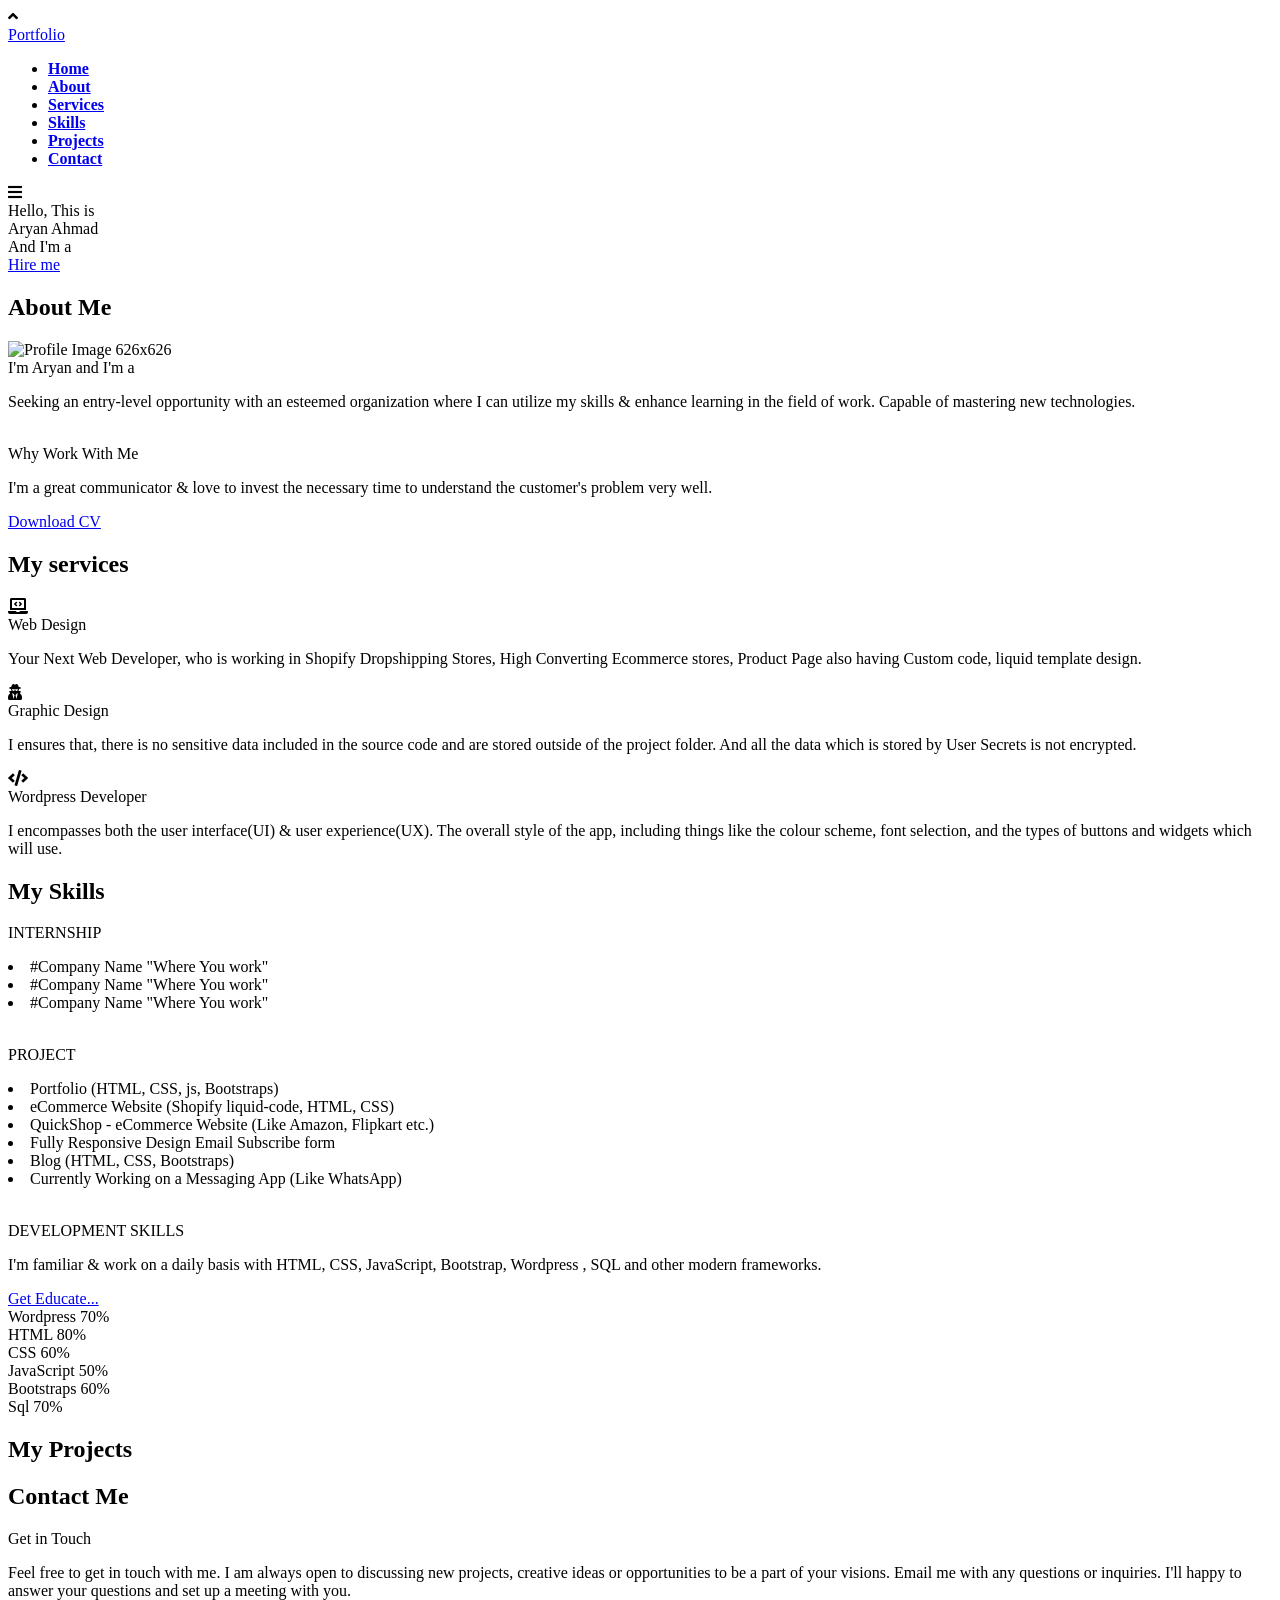
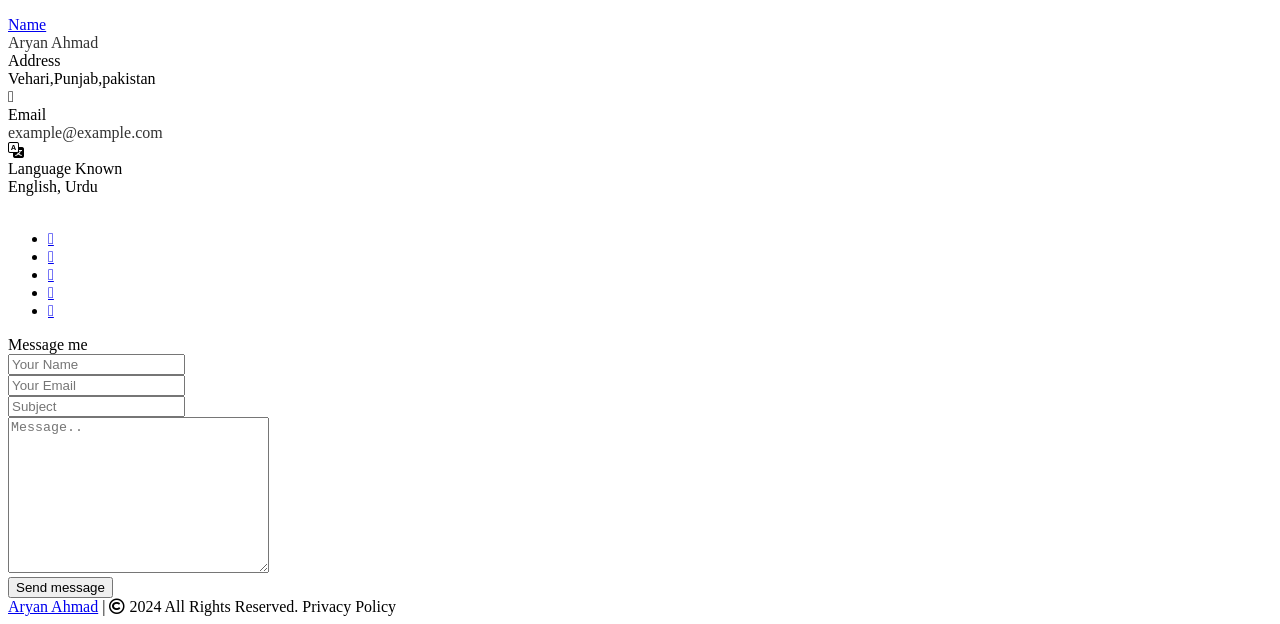
==== index.html @ 994ed96c "Create index.html" ====
<!DOCTYPE html>
<html lang="en">
  <head>
    <title>Portfolio Landing Page</title>
    <meta charset="UTF-8" />
    <meta name="viewport" content="width=device-width" />
    <link rel='stylesheet' href='https://cdnjs.cloudflare.com/ajax/libs/font-awesome/5.15.3/css/all.min.css'>
<link rel='stylesheet' href='https://cdn.jsdelivr.net/npm/bootstrap-icons@1.8.2/font/bootstrap-icons.css'>
<link rel='stylesheet' href='https://fonts.googleapis.com/css2?family=Comfortaa:wght@300;400;500;600;700&family=Poppins:wght@100;300;400;500;600;700;800;900&family=Ubuntu:wght@300;400;500;700&display=swap"rel="stylesheet'>
<link rel='stylesheet' href='https://cdnjs.cloudflare.com/ajax/libs/OwlCarousel2/2.3.4/assets/owl.carousel.min.css'>
    <link rel="stylesheet" href="style.css" />
  </head>
  <body>
      <div class="scroll-up-btn">
        <i class="fas fa-angle-up"></i>
      </div>
      <!-- Header -->
      <nav class="navbar">
        <div class="max-width">
          <div class="logo"><a href="#"><span>Portfo</span><span>lio</span></a></div>
          <ul class="menu">
            <li><a href="#home" class="menu-btn"><strong>Home</strong></a></li>
            <li><a href="#about" class="menu-btn"><strong>About</strong></a></li>
            <li><a href="#services" class="menu-btn"><strong>Services</strong></a></li>
            <li><a href="#skills" class="menu-btn"><strong>Skills</strong></a></li>
            <li><a href="#projects" class="menu-btn"><strong>Projects</strong></a></li>
            <li><a href="#contact" class="menu-btn"><strong>Contact</strong></a></li>
          </ul>
          <div class="menu-btn">
            <i class="fas fa-bars"></i>
          </div>
        </div>
      </nav>

      <!-- Home -->
      <section class="home" id="home">
        <div class="max-width">
          <div class="home-content">
            <div class="text-1">Hello, This is</div>
            <div class="text-2">Aryan Ahmad</div>
            <div class="text-3">And I'm a <span class="typing"></span></div>
            <a href="#">Hire me</a>
          </div>
        </div>
      </section>

      <!--  About  -->
      <section class="about" id="about">
        <div class="max-width">
          <h2 class="title">About Me</h2>
          <div class="about-content">
            <div class="column left">
              <img src="aryan.jpg" alt="Profile Image 626x626">
            </div>
            <div class="column right">
              <div class="text">I'm Aryan and I'm a <span class="typing-2"></span></div>
              <p>Seeking an entry-level opportunity with an esteemed organization where I can utilize my skills & enhance learning in the field of work. Capable of mastering new technologies.</p>
              <br>
              <div class="text">Why Work With Me</div>
              <p>I'm a great communicator & love to invest the necessary time to understand the customer's problem very well.</p>

              <a href="#link" target="blank">Download CV</a>
            </div>
          </div>
        </div>
      </section>

      <!-- Services -->
      <section class="services" id="services">
        <div class="max-width">
          <h2 class="title">My services</h2>
          <div class="serv-content">
            <div class="card">
              <div class="box">
                <i class="fas fa-laptop-code"></i>
                <div class="text">Web Design</div>
                <p>Your Next Web Developer, who is working in Shopify Dropshipping Stores, High Converting Ecommerce stores, Product Page also having Custom code, liquid template design.</p>
              </div>
            </div>
            <div class="card">
              <div class="box">
                <i class="fas fa-user-secret"></i>
                <div class="text">Graphic Design</div>
                <p>I ensures that, there is no sensitive data included in the source code and are stored outside of the project folder. And all the data which is stored by User Secrets is not encrypted.</p>
              </div>
            </div>
            <div class="card">
              <div class="box">
                <i class="fas fa-code"></i>
                <div class="text">Wordpress Developer</div>
                <p>I encompasses both the user interface(UI) & user experience(UX). The overall style of the app, including things like the colour scheme, font selection, and the types of buttons and widgets which will use.</p>
              </div>
            </div>
          </div>
        </div>
      </section>

      <!-- Skills -->
      <section class="skills" id="skills">
        <div class="max-width">
          <h2 class="title">My Skills</h2>
          <div class="skills-content">
            <div class="column left">

              <div class="text">INTERNSHIP</div>
              <p>
                <li class="intern">#Company Name "Where You work"</li>
                <li class="intern">#Company Name "Where You work"</li>
                <li class="intern">#Company Name "Where You work"</li>
              </p>

              <br>
              <div class="text">PROJECT</div>

              <p>
                <li class="project">Portfolio (HTML, CSS, js, Bootstraps)</li>
                <li class="project">eCommerce Website (Shopify liquid-code, HTML, CSS)</li>
                <li class="project">QuickShop - eCommerce Website (Like Amazon, Flipkart etc.)</li>
                <li class="project">Fully Responsive Design Email Subscribe form</li>
                <li class="project">Blog (HTML, CSS, Bootstraps)</li>
                <li class="project">Currently Working on a Messaging App (Like WhatsApp)</li>
              </p>

              <br>
              <div class="text">DEVELOPMENT SKILLS</div>

              <p>
                I'm familiar & work on a daily basis with HTML, CSS, JavaScript, Bootstrap, Wordpress , SQL and other modern frameworks.
              </p>
              <a href="#" target="blank">Get Educate...</a>
            </div>
            <div class="column right">
              <div class="bars">
                <div class="info">
                  <span>Wordpress</span>
                  <span>70%</span>
                </div>
                <div class="line python"></div>
              </div>
              <div class="bars">
                <div class="info">
                  <span>HTML</span>
                  <span>80%</span>
                </div>
                <div class="line html"></div>
              </div>
              <div class="bars">
                <div class="info">
                  <span>CSS</span>
                  <span>60%</span>
                </div>
                <div class="line css"></div>
              </div>
              <div class="bars">
                <div class="info">
                  <span>JavaScript</span>
                  <span>50%</span>
                </div>
                <div class="line js"></div>
              </div>
              <div class="bars">
                <div class="info">
                  <span>Bootstraps</span>
                  <span>60%</span>
                </div>
                <div class="line bootstraps"></div>
              </div>
              <div class="bars">
                <div class="info">
                  <span>Sql</span>
                  <span>70%</span>
                </div>
                <div class="line django"></div>
              </div>
            </div>
          </div>
        </div>
      </section>

      <!-- Projects -->
      <section class="projects" id="projects">
        <div class="max-width">
          <h2 class="title">My Projects</h2>
          <div class="carousel owl-carousel">
            <div class="card">
              <div class="box">
                <img src="https://source.unsplash.com/720x600/?shopping" alt="">
                <div class="text">Ecommerce</div>
                <p>#Project Details:- Lorem ipsum dolor sit amet consectetur adipisicing elit.</p>
              </div>
            </div>
            <div class="card">
              <div class="box">
                <img src="https://source.unsplash.com/720x600/?portfolio" alt="">
                <div class="text">Portfolio</div>
                <p>#Project Details:- Lorem ipsum dolor sit amet consectetur adipisicing elit.</p>
              </div>
            </div>
            <div class="card">
              <div class="box">
                <img src="https://source.unsplash.com/720x600/?blog" alt="">
                <div class="text">Blog</div>
                <p>#Project Details:- Lorem ipsum dolor sit amet consectetur adipisicing elit.</p>
              </div>
            </div>
            <div class="card">
              <div class="box">
                <img src="https://source.unsplash.com/720x600/?messanger" alt="">
                <div class="text">Messaging App</div>
                <p>#Project Details:- Lorem ipsum dolor sit amet consectetur adipisicing elit.</p>
              </div>
            </div>
            <div class="card">
              <div class="box">
                <img src="https://source.unsplash.com/720x600/?app-clone" alt="">
                <div class="text">Clone</div>
                <p>#Project Details:- Lorem ipsum dolor sit amet consectetur adipisicing elit.</p>
              </div>
            </div>
            <div class="card">
              <div class="box">
                <img src="https://source.unsplash.com/720x600/?code,demo" alt="">
                <div class="text">Demo</div>
                <p>#Project Details:- Lorem ipsum dolor sit amet consectetur adipisicing elit.</p>
              </div>
            </div>
          </div>
        </div>
      </section>

      <!-- Contact -->
      <section class="contact" id="contact">
        <div class="max-width">
          <h2 class="title">Contact Me</h2>
          <div class="contact-content">
            <div class="column left">
              <div class="text">Get in Touch</div>
              <p>Feel free to get in touch with me. I am always open to discussing new projects, creative ideas or opportunities to be a part of your visions. Email me with any questions or inquiries. I'll happy to answer your questions and set up a meeting with you.</p>
              <div class="icons">

                <a href="#">
                  <div class="row">
                    <i class="fa-solid fa-user-large"></i>
                    <div class="info">
                      <div class="head">Name</div>
                      <div class="sub-title"><a href="#" style="text-decoration: none; color: #333;"> Aryan Ahmad</a></div>
                    </div>
                  </div>
                </a>

                <div class="row">
                  <i class="fa-solid fa-location-dot"></i>
                  <div class="info">
                    <div class="head"> Address</div>
                    <div class="sub-title"> Vehari,Punjab,pakistan
                    </div>
                  </div>
                </div>

                <div class="row">
                  <i class="fa-solid fa-envelope"></i>
                  <div class="info">
                    <div class="head">Email</div>
                    <div class="sub-title"><a href="mailto:#" style="text-decoration: none; color: #333;"> example@example.com</a></div>
                  </div>
                </div>

                <div class="row">
                  <i class="bi bi-translate"></i>
                  <div class="info">
                    <div class="head">Language Known</div>
                    <div class="sub-title"> English, Urdu</div>
                  </div>
                </div>

                <br>

                <!-- Social -->
                <div class="social-menu">
                  <ul>
                    <li><a href="#"><i class="fa-brands fa-github"></i></a></li>
                    <li><a href="#"><i class="fa-brands fa-linkedin-in"></i></a></li>
                    <li><a href="#"><i class="fa-brands fa-instagram"></i></a></li>
                    <li><a href="#"><i class="fa-brands fa-twitter"></i></a></li>
                    <li><a href="#" title="Get Educate with Us"><i class="fa-solid fa-graduation-cap"></i></a></li>
                  </ul>
                </div>
              </div>
            </div>

            <!-- Reach -->
            <div class="column right">
              <div class="text">Message me</div>
              <form action="#">
                <div class="fields">
                  <div class="field name">
                    <input type="text" placeholder="Your Name" required>
                  </div>
                  <div class="field email">
                    <input type="email" placeholder="Your Email" required>
                  </div>
                </div>
                <div class="field">
                  <input type="text" placeholder="Subject" required>
                </div>
                <div class="field textarea">
                  <textarea cols="30" rows="10" placeholder="Message.." required></textarea>
                </div>
                <div class="button-area">
                  <button type="submit">Send message</button>
                </div>
              </form>
            </div>
          </div>
        </div>
      </section>

      <!-- Footer -->
      <footer>
        <span>
          <a href="#"> Aryan Ahmad</a> | <span class="far fa-copyright"></span> 2024 All Rights Reserved. Privacy Policy
        </span>
      </footer>
      <script src='https://kit.fontawesome.com/3b57a2a2a7.js'></script>
<script src='https://code.jquery.com/jquery-3.5.1.min.js'></script>
<script src='https://cdnjs.cloudflare.com/ajax/libs/typed.js/2.0.11/typed.min.js'></script>
<script src='https://cdnjs.cloudflare.com/ajax/libs/waypoints/4.0.1/jquery.waypoints.min.js'></script>
<script src='https://cdnjs.cloudflare.com/ajax/libs/OwlCarousel2/2.3.4/owl.carousel.min.js'></script>
    <script src="main.js"></script>
  </body>
</html>
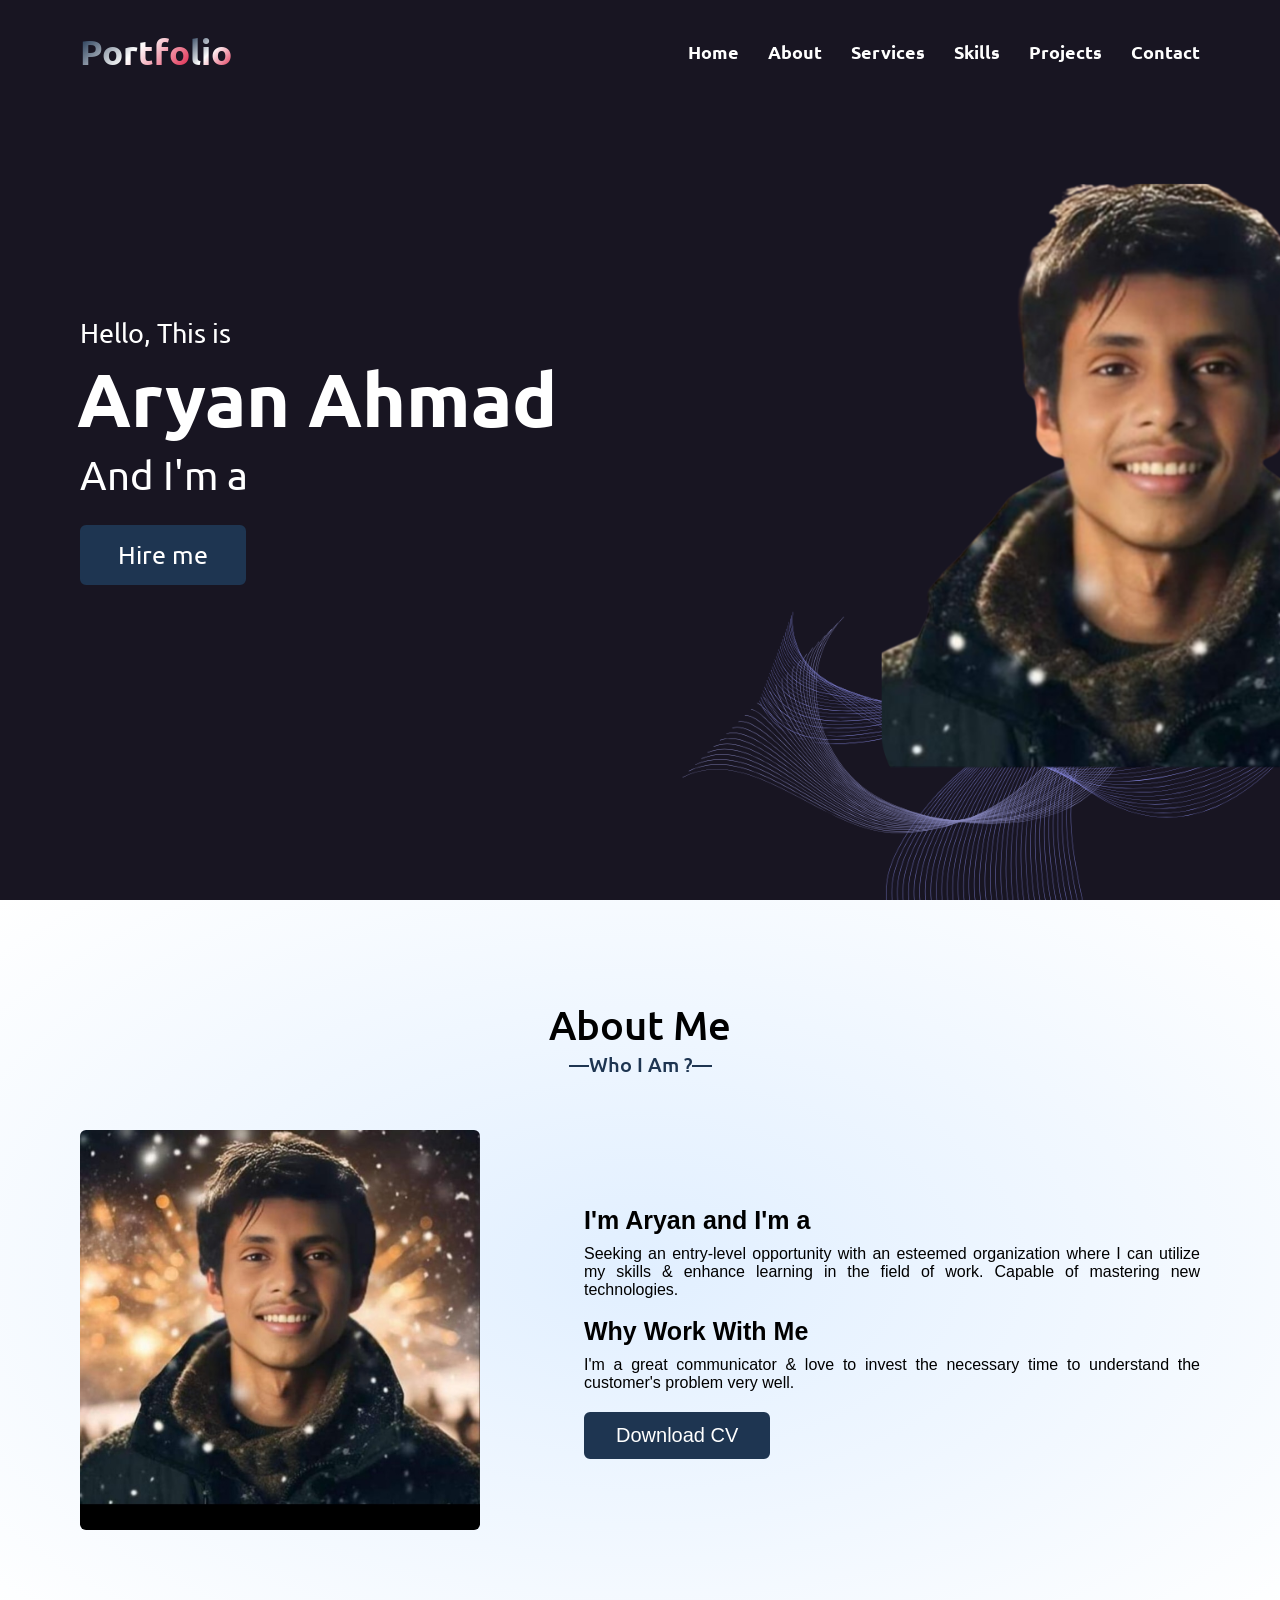
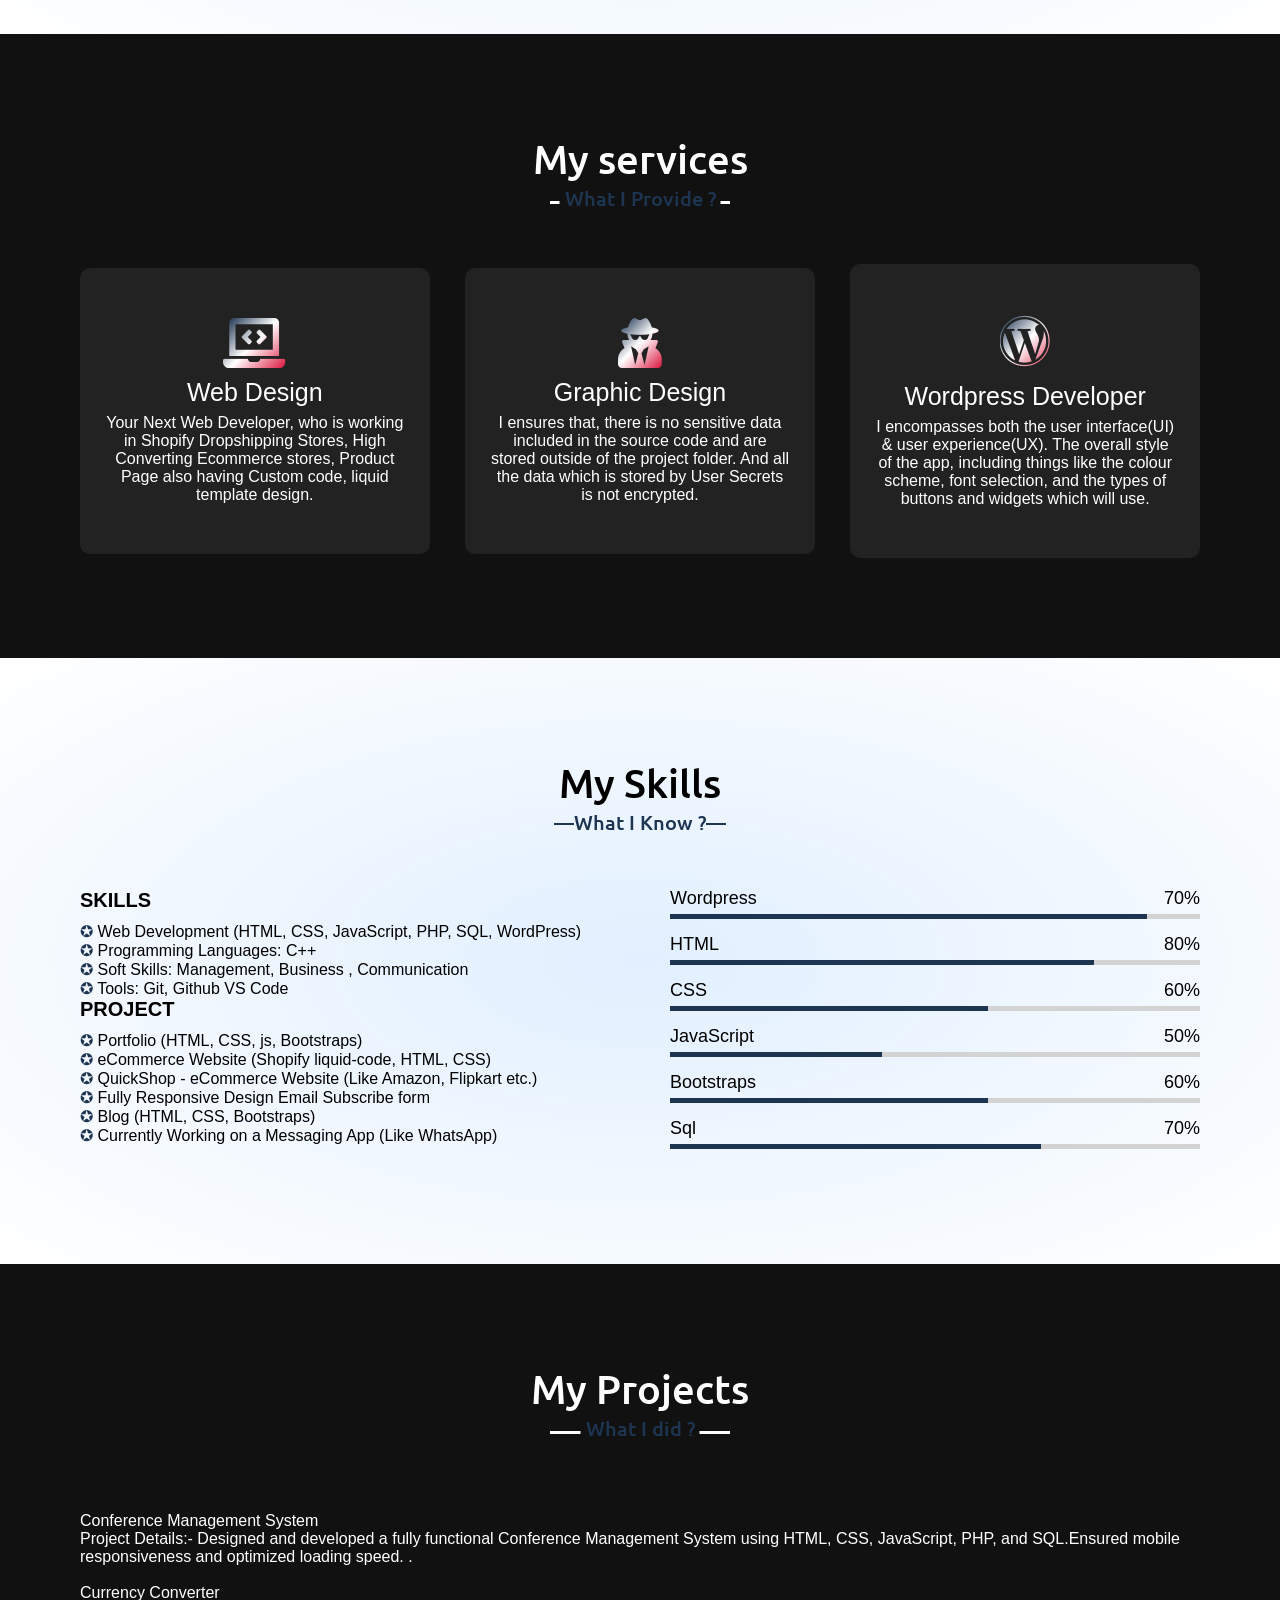
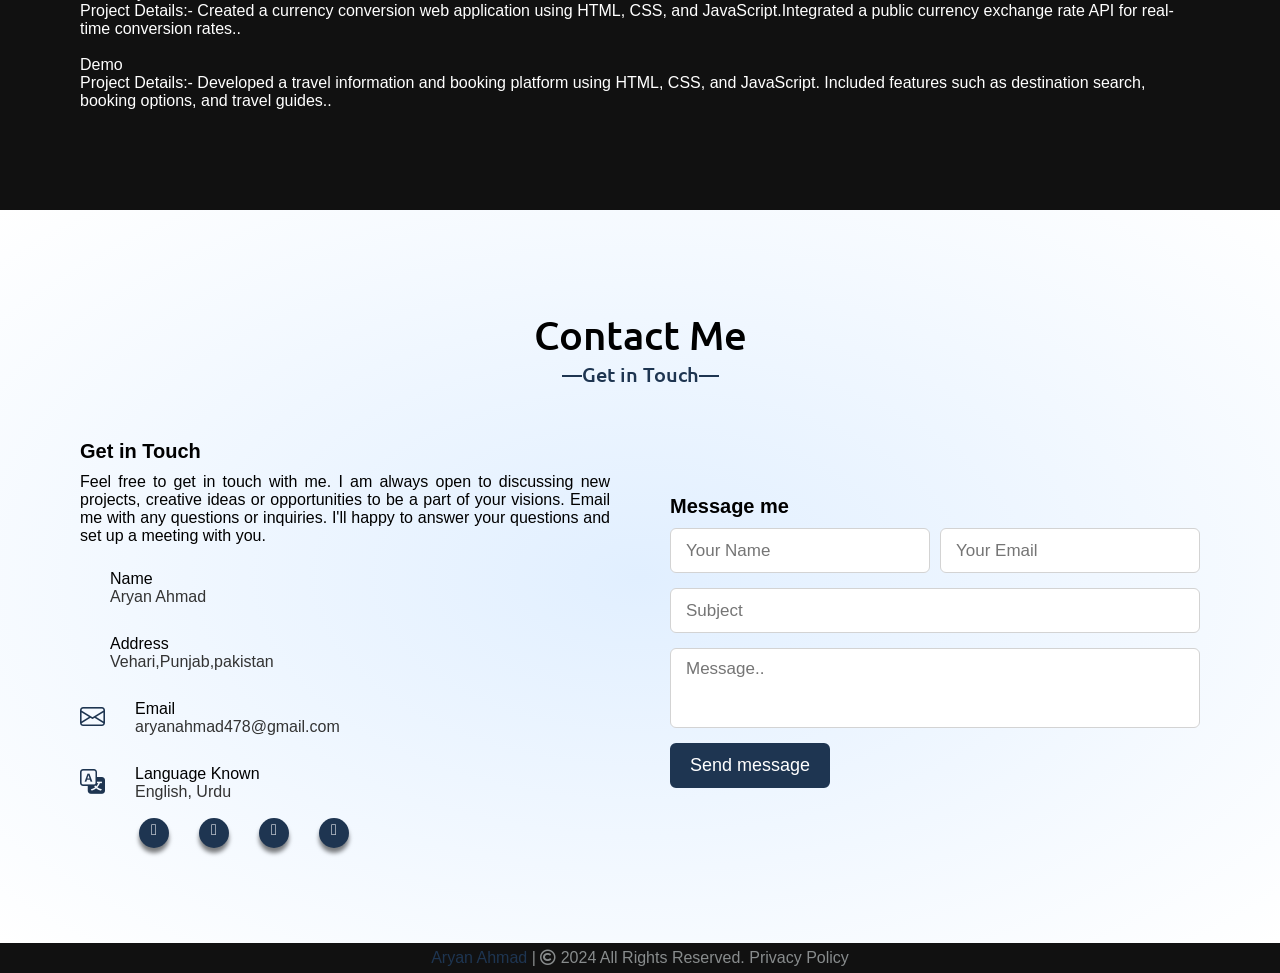
==== commit cdab2737: "index.html" ====
--- a/index.html
+++ b/index.html
@@ -4,6 +4,8 @@
     <title>Portfolio Landing Page</title>
     <meta charset="UTF-8" />
     <meta name="viewport" content="width=device-width" />
+    <link rel="icon" href="logo.png" type="image/x-icon">
+
     <link rel='stylesheet' href='https://cdnjs.cloudflare.com/ajax/libs/font-awesome/5.15.3/css/all.min.css'>
 <link rel='stylesheet' href='https://cdn.jsdelivr.net/npm/bootstrap-icons@1.8.2/font/bootstrap-icons.css'>
 <link rel='stylesheet' href='https://fonts.googleapis.com/css2?family=Comfortaa:wght@300;400;500;600;700&family=Poppins:wght@100;300;400;500;600;700;800;900&family=Ubuntu:wght@300;400;500;700&display=swap"rel="stylesheet'>
@@ -39,7 +41,7 @@
             <div class="text-1">Hello, This is</div>
             <div class="text-2">Aryan Ahmad</div>
             <div class="text-3">And I'm a <span class="typing"></span></div>
-            <a href="#">Hire me</a>
+            <a href="#contact">Hire me</a>
           </div>
         </div>
       </section>
@@ -59,7 +61,8 @@
               <div class="text">Why Work With Me</div>
               <p>I'm a great communicator & love to invest the necessary time to understand the customer's problem very well.</p>
 
-              <a href="#link" target="blank">Download CV</a>
+              <a href="aryan_cv.pdf" download="Aryan_Ahmad_CV.pdf">Download CV</a>
+
             </div>
           </div>
         </div>
@@ -86,7 +89,7 @@
             </div>
             <div class="card">
               <div class="box">
-                <i class="fas fa-code"></i>
+                <i class="bi bi-wordpress"></i>
                 <div class="text">Wordpress Developer</div>
                 <p>I encompasses both the user interface(UI) & user experience(UX). The overall style of the app, including things like the colour scheme, font selection, and the types of buttons and widgets which will use.</p>
               </div>
@@ -102,14 +105,19 @@
           <div class="skills-content">
             <div class="column left">
 
-              <div class="text">INTERNSHIP</div>
+              <div class="text"> SKILLS</div>
               <p>
-                <li class="intern">#Company Name "Where You work"</li>
-                <li class="intern">#Company Name "Where You work"</li>
-                <li class="intern">#Company Name "Where You work"</li>
+                <li class="project">Web Development (HTML, CSS, JavaScript, PHP, SQL, WordPress)
+                </li>
+                <li class="project">Programming Languages: C++
+                </li>
+                <li class="project">Soft Skills: Management, Business , Communication
+                </li>
+                <li class="project">Tools: Git, Github VS Code
+                </li>
               </p>
 
-              <br>
+            
               <div class="text">PROJECT</div>
 
               <p>
@@ -122,12 +130,9 @@
               </p>
 
               <br>
-              <div class="text">DEVELOPMENT SKILLS</div>
-
-              <p>
-                I'm familiar & work on a daily basis with HTML, CSS, JavaScript, Bootstrap, Wordpress , SQL and other modern frameworks.
-              </p>
-              <a href="#" target="blank">Get Educate...</a>
+             
+
+             
             </div>
             <div class="column right">
               <div class="bars">
@@ -185,43 +190,43 @@
             <div class="card">
               <div class="box">
                 <img src="https://source.unsplash.com/720x600/?shopping" alt="">
-                <div class="text">Ecommerce</div>
-                <p>#Project Details:- Lorem ipsum dolor sit amet consectetur adipisicing elit.</p>
+                <div class="text">Weather Website</div>
+                <p>Project Details:- Developed a weather forecast website using HTML, CSS, and JavaScript integrated with a public weather API.Implemented dynamic search functionality to display real-time weather conditions for any location.
+                  .</p>
               </div>
             </div>
             <div class="card">
               <div class="box">
                 <img src="https://source.unsplash.com/720x600/?portfolio" alt="">
                 <div class="text">Portfolio</div>
-                <p>#Project Details:- Lorem ipsum dolor sit amet consectetur adipisicing elit.</p>
-              </div>
-            </div>
-            <div class="card">
-              <div class="box">
-                <img src="https://source.unsplash.com/720x600/?blog" alt="">
-                <div class="text">Blog</div>
-                <p>#Project Details:- Lorem ipsum dolor sit amet consectetur adipisicing elit.</p>
-              </div>
+                <p>Project Details:- Built a personal portfolio showcasing web development projects and skills using WordPress and custom HTML/CSS.
+                  Ensured mobile responsiveness and optimized loading speed.
+                  .</p>
+              </div>
+            </div>
+           
             </div>
             <div class="card">
               <div class="box">
                 <img src="https://source.unsplash.com/720x600/?messanger" alt="">
-                <div class="text">Messaging App</div>
-                <p>#Project Details:- Lorem ipsum dolor sit amet consectetur adipisicing elit.</p>
+                <div class="text">Conference Management System</div>
+                <p>Project Details:- Designed and developed a fully functional Conference Management System using HTML, CSS, JavaScript, PHP, and SQL.Ensured mobile responsiveness and optimized loading speed.
+                  .</p>
               </div>
             </div>
             <div class="card">
               <div class="box">
                 <img src="https://source.unsplash.com/720x600/?app-clone" alt="">
-                <div class="text">Clone</div>
-                <p>#Project Details:- Lorem ipsum dolor sit amet consectetur adipisicing elit.</p>
+                <div class="text">Currency Converter
+                </div>
+                <p>Project Details:- Created a currency conversion web application using HTML, CSS, and JavaScript.Integrated a public currency exchange rate API for real-time conversion rates..</p>
               </div>
             </div>
             <div class="card">
               <div class="box">
                 <img src="https://source.unsplash.com/720x600/?code,demo" alt="">
                 <div class="text">Demo</div>
-                <p>#Project Details:- Lorem ipsum dolor sit amet consectetur adipisicing elit.</p>
+                <p>Project Details:- Developed a travel information and booking platform using HTML, CSS, and JavaScript. Included features such as destination search, booking options, and travel guides..</p>
               </div>
             </div>
           </div>
@@ -258,10 +263,10 @@
                 </div>
 
                 <div class="row">
-                  <i class="fa-solid fa-envelope"></i>
+                  <i class="bi bi-envelope"></i>
                   <div class="info">
                     <div class="head">Email</div>
-                    <div class="sub-title"><a href="mailto:#" style="text-decoration: none; color: #333;"> example@example.com</a></div>
+                    <div class="sub-title"><a href="mailto:#" style="text-decoration: none; color: #333;"> aryanahmad478@gmail.com</a></div>
                   </div>
                 </div>
 
@@ -278,11 +283,11 @@
                 <!-- Social -->
                 <div class="social-menu">
                   <ul>
-                    <li><a href="#"><i class="fa-brands fa-github"></i></a></li>
-                    <li><a href="#"><i class="fa-brands fa-linkedin-in"></i></a></li>
-                    <li><a href="#"><i class="fa-brands fa-instagram"></i></a></li>
-                    <li><a href="#"><i class="fa-brands fa-twitter"></i></a></li>
-                    <li><a href="#" title="Get Educate with Us"><i class="fa-solid fa-graduation-cap"></i></a></li>
+                    <li><a href="https://github.com/Aryan-strack"><i class="fa-brands fa-github"></i></a></li>
+                    <li><a href="https://www.linkedin.com/in/aryan-ahmad-a5185133b "><i class="fa-brands fa-linkedin-in"></i></a></li>
+                    <li><a href="https://www.instagram.com/iaryanahmad949?igsh=aWxjcW43cXJ5ZW5n "><i class="fa-brands fa-instagram"></i></a></li>
+                    
+                    <li><a href="education.html" title="Get Educate with Us"><i class="fa-solid fa-graduation-cap"></i></a></li>
                   </ul>
                 </div>
               </div>
--- a/style.css
+++ b/style.css
@@ -0,0 +1,941 @@
+* {
+    margin: 0;
+    padding: 0;
+    box-sizing: border-box;
+    text-decoration: none;
+  }
+  
+  html {
+    scroll-behavior: smooth;
+  }
+  
+  ::-webkit-scrollbar {
+    width: 6px;
+  }
+  
+  ::-webkit-scrollbar-track {
+    background: #f1f1f1;
+  }
+  
+  .loader_bg {
+    position: fixed;
+    z-index: 9999999;
+    background: #fff;
+    width: 100%;
+    height: 100%;
+  }
+  
+  .loader {
+    height: 100%;
+    width: 100%;
+    position: absolute;
+    left: 0;
+    top: 0;
+    display: flex;
+    justify-content: center;
+    align-items: center;
+  }
+  
+  .loader img {
+    width: 280px;
+  }
+  
+  ::-webkit-scrollbar-thumb {
+    border-radius: 12px;
+    background: linear-gradient(135deg, #f57308, #e00b0b, rgb(61, 18, 219));
+  }
+  
+  ::-webkit-scrollbar-thumb:hover {
+    background: linear-gradient(135deg, #1a6ad2, #fff, rgb(245, 5, 53));
+  }
+  
+  /*  Simillar  */
+  
+  section {
+    padding: 100px 0;
+  }
+  
+  .max-width {
+    max-width: 1300px;
+    padding: 0 80px;
+    margin: auto;
+  }
+  
+  .about,
+  .services,
+  .skills,
+  .projects,
+  .contact,
+  footer {
+    font-family: "Poppins", sans-serif;
+  }
+  
+  .about .about-content,
+  .services .serv-content,
+  .skills .skills-content,
+  .contact .contact-content {
+    display: flex;
+    flex-wrap: wrap;
+    align-items: center;
+    justify-content: space-between;
+  }
+  
+  section .title {
+    position: relative;
+    text-align: center;
+    font-size: 40px;
+    font-weight: 500;
+    margin-bottom: 60px;
+    padding-bottom: 20px;
+    font-family: "Ubuntu", sans-serif;
+  }
+  
+  section .title::before {
+    content: "";
+    position: absolute;
+    bottom: 0px;
+    left: 50%;
+    width: 180px;
+    height: 3px;
+    transform: translateX(-50%);
+  }
+  
+  section .title::after {
+    position: absolute;
+    bottom: -8px;
+    left: 50%;
+    font-size: 20px;
+    color: #1e3551;
+    padding: 0 5px;
+    transform: translateX(-50%);
+  }
+  
+  /*  Navbar  */
+  .navbar {
+    position: fixed;
+    width: 100%;
+    z-index: 999;
+    padding: 30px 0;
+    font-family: "Ubuntu", sans-serif;
+    transition: all 0.3s ease;
+  }
+  
+  .navbar.sticky {
+    padding: 15px 0;
+    background: #1e3551;
+  }
+  
+  .navbar .max-width {
+    display: flex;
+    align-items: center;
+    justify-content: space-between;
+  }
+  
+  .navbar .logo a {
+    color: #fff;
+    font-size: 35px;
+    font-weight: 600;
+  }
+  
+  /*  Nav Logo Span Linear-Gradient  */
+  .navbar .logo a span {
+    background: linear-gradient(135deg, #041d3d, #fff, crimson);
+    background-clip: text;
+    -webkit-background-clip: text; /* for WebKit browsers (e.g., Chrome, Safari) */
+    -webkit-text-fill-color: transparent; /* for WebKit browsers (e.g., Chrome, Safari) */
+    color: transparent; /* Fallback for other browsers */
+    transition: all 0.3s ease;
+}
+
+  .navbar.sticky .logo a span {
+    color: #fff;
+  }
+  
+  .navbar .menu li {
+    list-style: none;
+    display: inline-block;
+  }
+  
+  .navbar .menu li a {
+    display: block;
+    color: #fff;
+    font-size: 18px;
+    font-weight: 500;
+    margin-left: 25px;
+    transition: color 0.3s ease;
+  }
+  
+  .navbar .menu li a:hover {
+    color: #1e3551;
+  }
+  
+  .navbar.sticky .menu li a:hover {
+    color: #fff;
+  }
+  
+  /*  Menu Btn  */
+  .menu-btn {
+    color: #fff;
+    font-size: 23px;
+    cursor: pointer;
+    display: none;
+  }
+  
+  .scroll-up-btn {
+    position: fixed;
+    height: 45px;
+    width: 42px;
+    background: #1e3551;
+    right: 30px;
+    bottom: 10px;
+    text-align: center;
+    line-height: 45px;
+    color: #fff;
+    z-index: 9999;
+    font-size: 30px;
+    border-radius: 6px;
+    border-bottom-width: 2px;
+    cursor: pointer;
+    opacity: 0;
+    pointer-events: none;
+    transition: all 0.3s ease;
+  }
+  
+  .scroll-up-btn.show {
+    bottom: 30px;
+    opacity: 1;
+    pointer-events: auto;
+  }
+  
+  .scroll-up-btn:hover {
+    filter: brightness(90%);
+  }
+  
+  /*  Home  */
+  .home {
+    display: flex;
+    background: url(aryan1.png) no-repeat center;
+    height: 100vh;
+    color: #fff;
+    min-height: 500px;
+    background-size: cover;
+    background-attachment: fixed;
+    font-family: "Ubuntu", sans-serif;
+  }
+  
+  .home .max-width {
+    width: 100%;
+    display: flex;
+  }
+  
+  .home .max-width .row {
+    margin-right: 0;
+  }
+  
+  .home .home-content .text-1 {
+    font-size: 27px;
+  }
+  
+  .home .home-content .text-2 {
+    font-size: 75px;
+    font-weight: 600;
+    margin-left: -3px;
+  }
+  
+  .home .home-content .text-3 {
+    font-size: 40px;
+    margin: 5px 0;
+  }
+  
+  /* Linear Gradient */
+  .home .home-content .text-3 span {
+    color: #1e3551;
+    background: linear-gradient(135deg, #041d3d, #fff, crimson);
+    background-clip: text;
+    -webkit-background-clip: text; /* for WebKit browsers (e.g., Chrome, Safari) */
+    -webkit-text-fill-color: transparent; /* for WebKit browsers (e.g., Chrome, Safari) */
+    font-weight: 500;
+}
+
+  
+  .home .home-content a {
+    display: inline-block;
+    background: #1e3551;
+    color: #fff;
+    font-size: 25px;
+    padding: 12px 36px;
+    margin-top: 20px;
+    font-weight: 400;
+    border-radius: 6px;
+    border: 2px solid #1e3551;
+    transition: all 0.3s ease;
+  }
+  
+  .home .home-content a:hover {
+    color: #1e3551;
+    background: none;
+    animation: pulsate 1s ease-in-out;
+  }
+  
+  /*  About  */
+  .about {
+    background: radial-gradient(#e1efff, white);
+  }
+  .about .title::after {
+    content: "—Who I Am ?—";
+    text-overflow: ellipsis;
+    display: -webkit-inline-box;
+    -webkit-line-clamp: 3;
+    -webkit-box-orient: vertical;
+  }
+  
+  .about .about-content .left {
+    width: 45%;
+  }
+  
+  .about .about-content .left img {
+    height: 400px;
+    width: 400px;
+    object-fit: cover;
+    border-radius: 6px;
+  }
+  
+  .about .about-content .right {
+    width: 55%;
+  }
+  
+  .about .about-content .right .text {
+    font-size: 25px;
+    font-weight: 600;
+    margin-bottom: 10px;
+  }
+  
+  /* Linear Gradiant */
+  .about .about-content .right .text span {
+    /* color: #1e3551; */
+    background: linear-gradient(135deg, #041d3d, #fff, crimson);
+    background-clip: text;
+    -webkit-background-clip: text;
+    -webkit-text-fill-color: transparent;
+  }
+  
+  .about .about-content .right p {
+    text-align: justify;
+  }
+  
+  .about .about-content .right a {
+    display: inline-block;
+    background: #1e3551;
+    color: #fff;
+    font-size: 20px;
+    font-weight: 500;
+    padding: 10px 30px;
+    margin-top: 20px;
+    border-radius: 6px;
+    border: 2px solid #1e3551;
+    transition: all 0.3s ease;
+  }
+  
+  .about .about-content .right a:hover {
+    color: #1e3551;
+    background: none;
+    animation: pulsate 1s ease-in-out;
+  }
+  
+  /*  Service  */
+  .services,
+  .projects {
+    color: #fff;
+    background: #111;
+  }
+  
+  .services .title::before,
+  .projects .title::before {
+    background: #fff;
+  }
+  
+  .services .title::after,
+  .projects .title::after {
+    background: #111;
+    content: "What I Provide ?";
+  }
+  
+  .services .serv-content .card {
+    width: calc(33% - 20px);
+    background: #222;
+    text-align: center;
+    border-radius: 10px;
+    padding: 50px 25px;
+    cursor: pointer;
+    transition: all 0.3s ease;
+  }
+  
+  .services .serv-content .card:hover {
+    background: #1e3551;
+  }
+  
+  .services .serv-content .card .box {
+    transition: all 0.3s ease;
+  }
+  
+  .services .serv-content .card:hover .box {
+    transform: scale(1.05);
+  }
+  
+  .services .serv-content .card i {
+    font-size: 50px;
+    color: #888e8d;
+    background: linear-gradient(135deg, #041d3d, #fff, crimson);
+    background-clip: text;
+    -webkit-background-clip: text;
+    -webkit-text-fill-color: transparent;
+    transition: color 0.3s ease;
+  }
+  
+  .services .serv-content .card:hover i {
+    color: #fff;
+  }
+  
+  .services .serv-content .card .text {
+    font-size: 25px;
+    font-weight: 500;
+    margin: 10px 0 7px 0;
+  }
+  
+  /*  Skills  */
+  .skills {
+    background: radial-gradient(#e1efff, white);
+  }
+  .skills .title::after {
+    content: "—What I Know ?—";
+  }
+  
+  .skills .skills-content .column {
+    width: calc(50% - 30px);
+  }
+  
+  .skills .skills-content .left .text {
+    font-size: 20px;
+    font-weight: 600;
+    margin-bottom: 10px;
+  }
+  
+  .skills .skills-content .left p {
+    text-align: justify;
+  }
+  
+  .skills .skills-content .left a {
+    display: inline-block;
+    background: #1e3551;
+    color: #fff;
+    font-size: 18px;
+    font-weight: 500;
+    padding: 8px 16px;
+    margin-top: 20px;
+    border-radius: 6px;
+    border: 2px solid #1e3551;
+    transition: all 0.3s ease;
+  }
+  
+  .skills .skills-content .left a:hover {
+    color: #1e3551;
+    background: none;
+    animation: pulsate 1s ease-in-out;
+  }
+  
+  .intern,
+  .project {
+    list-style: none;
+  }
+  
+  .intern::before,
+  .project::before {
+    content: "✪ ";
+    color: #1e3551;
+  }
+  
+  .skills .skills-content .right .bars {
+    margin-bottom: 15px;
+  }
+  
+  .skills .skills-content .right .info {
+    display: flex;
+    margin-bottom: 5px;
+    align-items: center;
+    justify-content: space-between;
+  }
+  
+  .skills .skills-content .right span {
+    font-weight: 500;
+    font-size: 18px;
+  }
+  
+  .skills .skills-content .right .line {
+    height: 5px;
+    width: 100%;
+    background: lightgrey;
+    position: relative;
+  }
+  
+  .skills .skills-content .right .line::before {
+    content: "";
+    position: absolute;
+    height: 100%;
+    left: 0;
+    top: 0;
+    background: #1e3551;
+  }
+  
+  .skills-content .right .python::before {
+    width: 90%;
+  }
+  
+  .skills-content .right .html::before {
+    width: 80%;
+  }
+  
+  .skills-content .right .css::before {
+    width: 60%;
+  }
+  
+  .skills-content .right .js::before {
+    width: 40%;
+  }
+  
+  .skills-content .right .bootstraps::before {
+    width: 60%;
+  }
+  
+  .skills-content .right .django::before {
+    width: 70%;
+  }
+  
+  /*  Projects  */
+  .projects .title::after {
+    content: "What I did ?";
+  }
+  
+  .projects .carousel .card {
+    background: #222;
+    border-radius: 6px;
+    padding: 25px 35px;
+    text-align: center;
+    overflow: hidden;
+    transition: all 0.3s ease;
+  }
+  
+  .projects .carousel .card:hover {
+    background: #1e3551;
+  }
+  
+  .projects .carousel .card .box {
+    display: flex;
+    flex-direction: column;
+    align-items: center;
+    justify-content: center;
+    transition: all 0.3s ease;
+  }
+  
+  .projects .carousel .card:hover .box {
+    transform: scale(1.05);
+  }
+  
+  .projects .carousel .card .text {
+    font-size: 25px;
+    font-weight: 500;
+    margin: 10px 0 7px 0;
+  }
+  
+  .projects .carousel .card img {
+    height: 150px;
+    width: 150px;
+    object-fit: cover;
+    border-radius: 50%;
+    border: 5px solid #888c8d;
+    transition: all 0.3s ease;
+  }
+  
+  .projects .carousel .card:hover img {
+    border-color: #fff;
+  }
+  
+  .owl-dots {
+    text-align: center;
+    margin-top: 20px;
+  }
+  
+  .owl-dot {
+    height: 13px;
+    width: 13px;
+    margin: 0 5px;
+    outline: none !important;
+    border-radius: 50%;
+    border: 2px solid #888c8d !important;
+    transition: all 0.3s ease;
+  }
+  
+  .owl-dot.active {
+    width: 35px;
+    border-radius: 14px;
+  }
+  
+  .owl-dot.active,
+  .owl-dot:hover {
+    background: #18365a !important;
+  }
+  
+  /*  Contact  */
+  .contact {
+    background: radial-gradient(#e1efff, white);
+  }
+  
+  .contact .title::after {
+    content: "—Get in Touch—";
+  }
+  
+  .contact .contact-content .column {
+    width: calc(50% - 30px);
+  }
+  
+  .contact .contact-content .text {
+    font-size: 20px;
+    font-weight: 600;
+    margin-bottom: 10px;
+  }
+  
+  .contact .contact-content .left p {
+    text-align: justify;
+  }
+  
+  .contact .contact-content .left .icons {
+    margin: 10px 0;
+  }
+  
+  .contact .contact-content .row {
+    display: flex;
+    height: 65px;
+    align-items: center;
+  }
+  
+  .contact .contact-content .row .info {
+    margin-left: 30px;
+  }
+  
+  .contact .contact-content .row i {
+    font-size: 25px;
+    color: #1e3551;
+  }
+  
+  .contact .contact-content .info .head {
+    font-weight: 500;
+    color: #000;
+  }
+  
+  .contact .contact-content .info .sub-title {
+    color: #333;
+  }
+  
+  .contact .right form .fields {
+    display: flex;
+  }
+  
+  .contact .right form .field,
+  .contact .right form .fields .field {
+    height: 45px;
+    width: 100%;
+    margin-bottom: 15px;
+  }
+  
+  .contact .right form .textarea {
+    height: 80px;
+    width: 100%;
+  }
+  
+  .contact .right form .name {
+    margin-right: 10px;
+  }
+  
+  .contact .right form .field input,
+  .contact .right form .textarea textarea {
+    height: 100%;
+    width: 100%;
+    border: 1px solid lightgrey;
+    border-radius: 6px;
+    outline: none;
+    padding: 0 15px;
+    font-size: 17px;
+    font-family: "Poppins", sans-serif;
+    transition: all 0.3s ease;
+  }
+  
+  .contact .right form .field input:focus,
+  .contact .right form .textarea textarea:focus {
+    border-color: #b3b3b3;
+  }
+  
+  .contact .right form .textarea textarea {
+    padding-top: 10px;
+    resize: none;
+  }
+  
+  .contact .right form .button-area {
+    display: flex;
+    align-items: center;
+  }
+  
+  .right form .button-area button {
+    color: #fff;
+    display: block;
+    width: 160px !important;
+    height: 45px;
+    outline: none;
+    font-size: 18px;
+    font-weight: 500;
+    border-radius: 6px;
+    cursor: pointer;
+    flex-wrap: nowrap;
+    background: #1e3551;
+    border: 2px solid #1e3551;
+    transition: all 0.3s ease;
+  }
+  
+  .right form .button-area button:hover {
+    color: #1e3551;
+    background: none;
+    animation: pulsate 1s ease-in-out;
+  }
+  
+  /*  Social  */
+  .col-4 {
+    background: #d8d8d8;
+  }
+  
+  .social-menu ul {
+    position: absolute;
+    left: 20%;
+    padding: 0;
+    margin: 0;
+    transform: translate(-50%, -50%);
+    display: flex;
+  }
+  
+  .social-menu ul li {
+    list-style: none;
+    margin: 0 15px;
+  }
+  
+  .social-menu ul li .fa {
+    font-size: 30px;
+    line-height: 60px;
+    transition: 0.6s;
+    color: #000;
+  }
+  
+  .social-menu ul li .fa:hover {
+    color: #fff;
+  }
+  
+  .social-menu ul li a {
+    left: px;
+    right: 12px;
+    padding-top: 3px;
+    position: relative;
+    display: block;
+    width: 30px;
+    height: 30px;
+    border-radius: 50%;
+    background-color: #1e3551;
+    text-align: center;
+    transition: 0.6s;
+    box-shadow: 0 5px 4px rgba(0, 0, 0, 0.5);
+  }
+  
+  .social-menu ul li a:hover {
+    transform: translate(0, -10px);
+  }
+  
+  .social-menu ul li:nth-child(1) a:hover {
+    background-color: #131418;
+  }
+  
+  .social-menu ul li:nth-child(2) a:hover {
+    background-color: #0a66c2;
+  }
+  
+  .social-menu ul li:nth-child(3) a:hover {
+    background-color: #e4405f;
+  }
+  .social-menu ul li:nth-child(4) a:hover {
+    background-color: #1da1f2;
+  }
+  
+  .social-menu ul li:nth-child(5) a:hover {
+    background-color: #e33054;
+  }
+  
+  .social-menu ul li:nth-child(6) a:hover {
+    background-color: #fc4f08;
+  }
+  
+  .fa-brands {
+    color: #fff;
+  }
+  
+  .fa-solid {
+    color: #fff;
+  }
+  
+  /*  Footer  */
+  footer {
+    background: #111;
+    padding: 6px 16px;
+    color: #888c8d;
+    text-align: center;
+  }
+  
+  footer span a {
+    color: #1e3551;
+    text-decoration: none;
+  }
+  
+  footer span a:hover {
+    text-decoration: underline;
+  }
+  
+  /*  Media Query  */
+  @keyframes pulsate {
+    0% {
+      box-shadow: 0 0 25px #888e8d, 0 0 50px #1e3551;
+    }
+  }
+  
+  @media (max-width: 1104px) {
+    .about .about-content .left img {
+      height: 350px;
+      width: 350px;
+    }
+    section .title::after {
+      bottom: -8px;
+      font-size: 16px;
+    }
+  }
+  
+  @media (max-width: 991px) {
+    .social-menu ul li a {
+      left: 114px;
+    }
+  }
+  
+  @media (max-width: 947px) {
+    .menu-btn {
+      display: block;
+      z-index: 999;
+    }
+    .menu-btn i.active:before {
+      content: "\f00d";
+    }
+    .navbar .menu {
+      position: fixed;
+      height: 100vh;
+      width: 100%;
+      left: -100%;
+      top: 0;
+      background: #111;
+      text-align: center;
+      padding-top: 80px;
+      transition: all 0.3s ease;
+    }
+    .navbar .menu.active {
+      left: 0;
+    }
+    .navbar .menu li {
+      display: block;
+    }
+    .navbar .menu li a {
+      display: inline-block;
+      margin: 20px 0;
+      font-size: 25px;
+    }
+    .home .home-content .text-2 {
+      font-size: 70px;
+    }
+    .home .home-content .text-3 {
+      font-size: 35px;
+    }
+    .home .home-content a {
+      font-size: 23px;
+      padding: 10px 30px;
+    }
+    .max-width {
+      max-width: 930px;
+    }
+    .about .about-content .column {
+      width: 100%;
+    }
+    .about .about-content .left {
+      display: flex;
+      justify-content: center;
+      margin: 0 auto 60px;
+    }
+    .about .about-content .right {
+      flex: 100%;
+    }
+    .services .serv-content .card {
+      width: calc(50% - 10px);
+      margin-bottom: 20px;
+    }
+    .skills .skills-content .column,
+    .contact .contact-content .column {
+      width: 100%;
+      margin-bottom: 35px;
+    }
+  }
+  
+  @media (max-width: 690px) {
+    .max-width {
+      padding: 0 23px;
+    }
+    .home .home-content .text-2 {
+      font-size: 60px;
+    }
+    .home .home-content .text-3 {
+      font-size: 32px;
+    }
+    .home .home-content a {
+      font-size: 20px;
+    }
+    .services .serv-content .card {
+      width: 100%;
+    }
+  }
+  
+  @media (max-width: 500px) {
+    .home .home-content .text-2 {
+      font-size: 50px;
+    }
+    .home .home-content .text-3 {
+      font-size: 27px;
+    }
+    .about .about-content .right .text,
+    .skills .skills-content .left .text {
+      font-size: 19px;
+    }
+    .contact .right form .fields {
+      flex-direction: column;
+    }
+    .contact .right form .name,
+    .contact .right form .email {
+      margin: 0;
+    }
+    .right form .error-box {
+      width: 150px;
+    }
+    .scroll-up-btn {
+      right: 15px;
+      bottom: 15px;
+      height: 38px;
+      width: 35px;
+      font-size: 23px;
+      line-height: 38px;
+    }
+  }
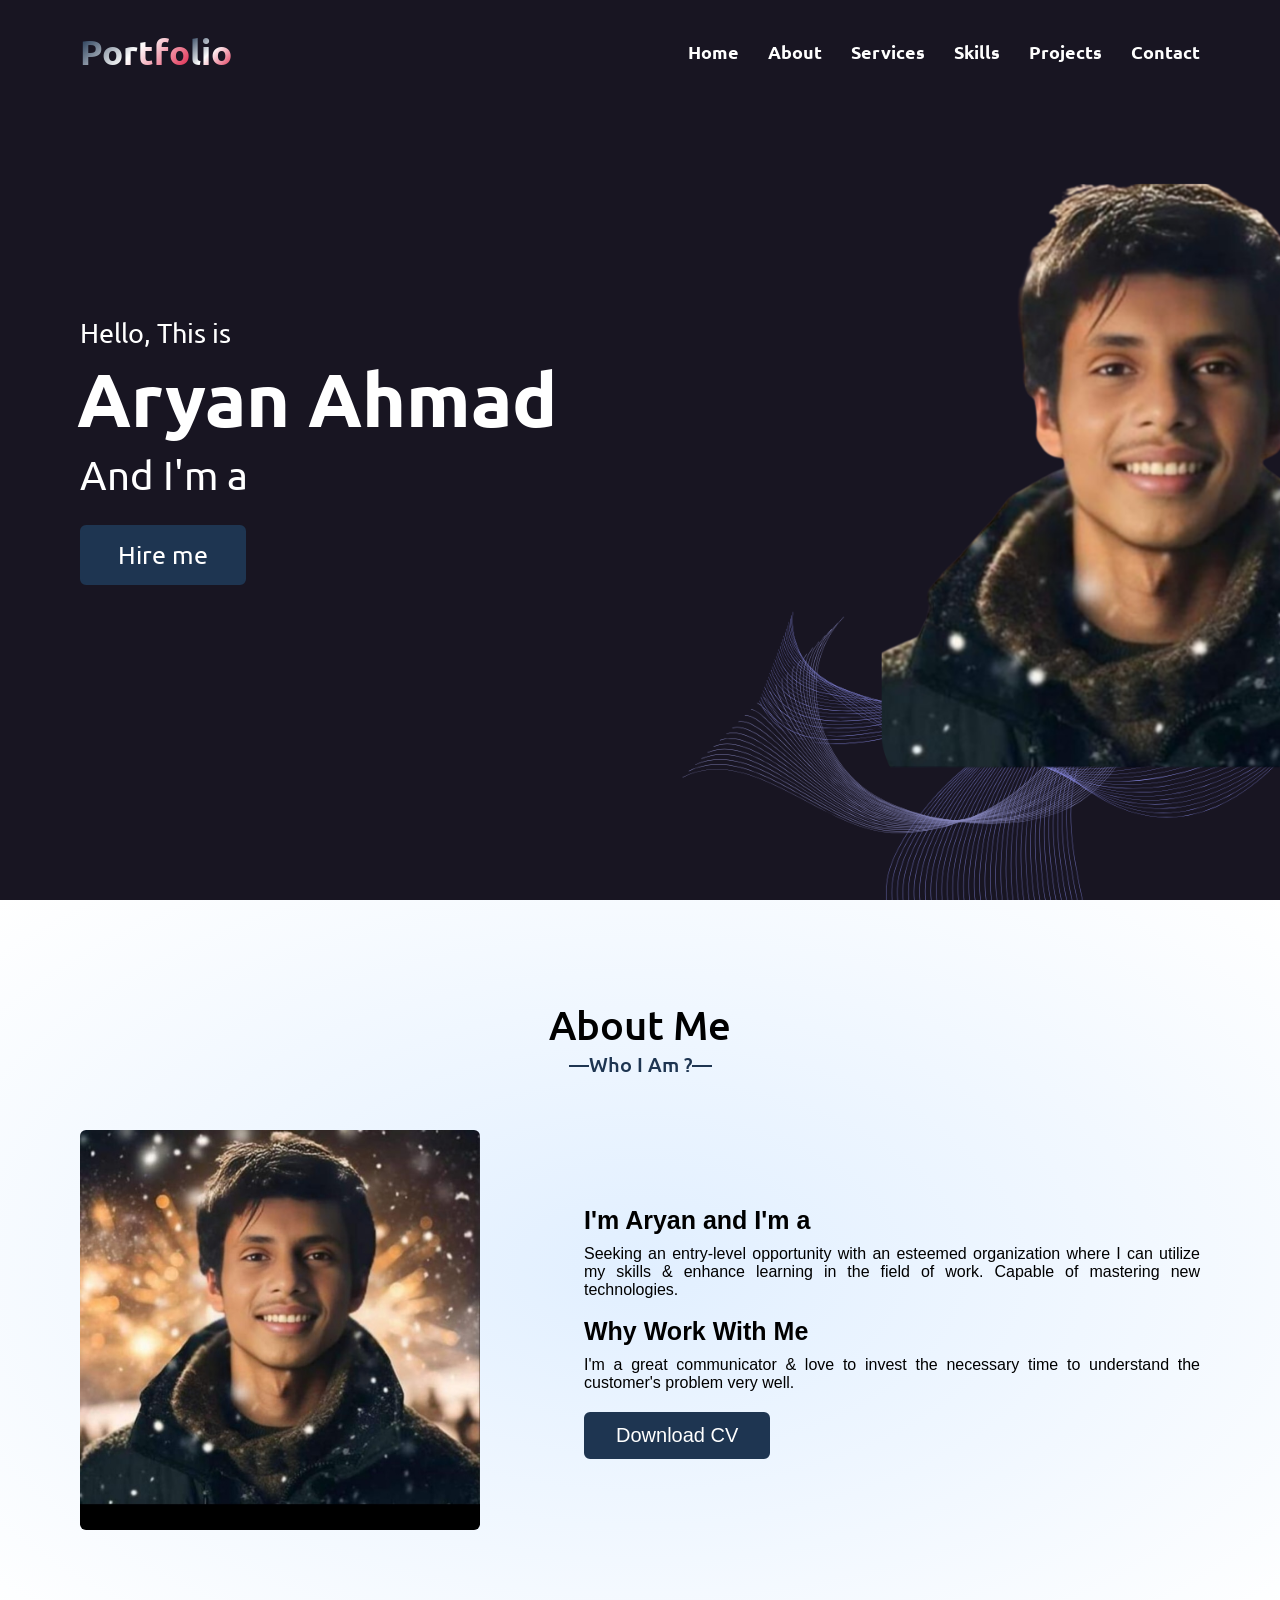
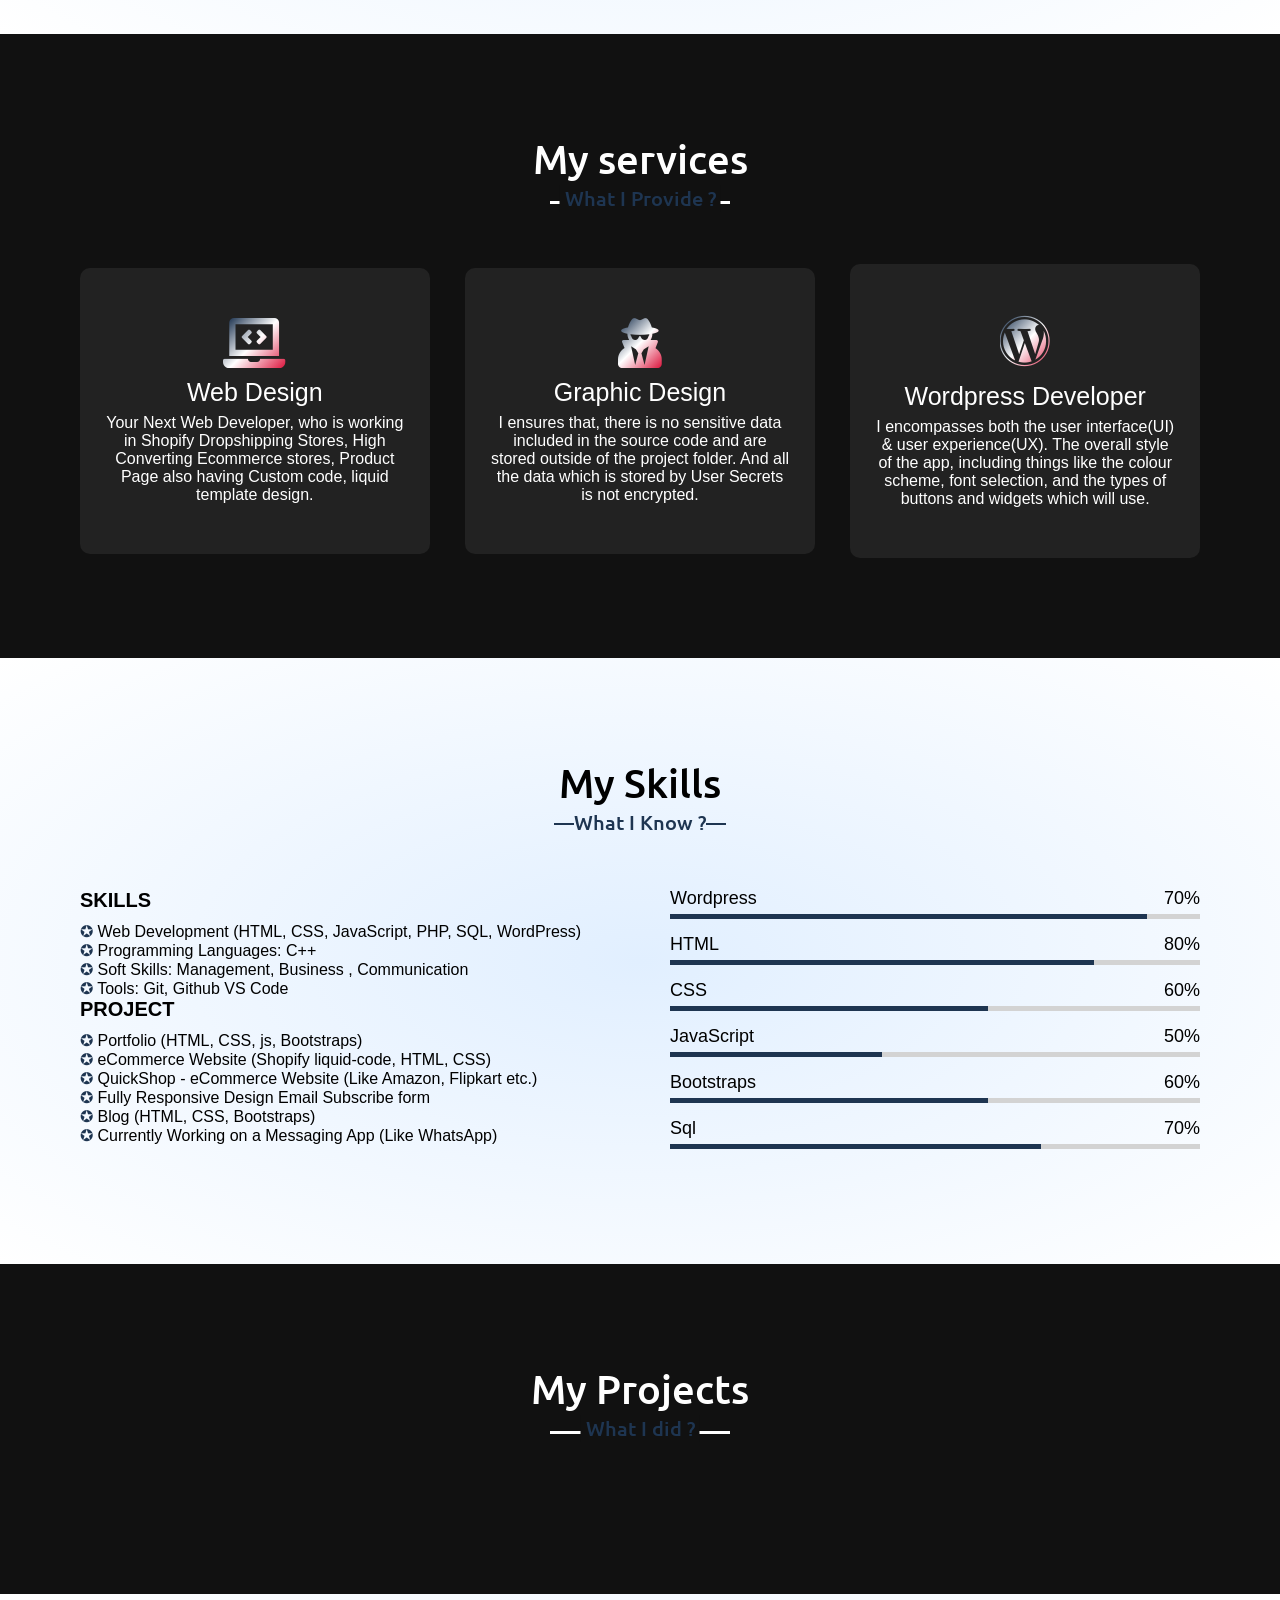
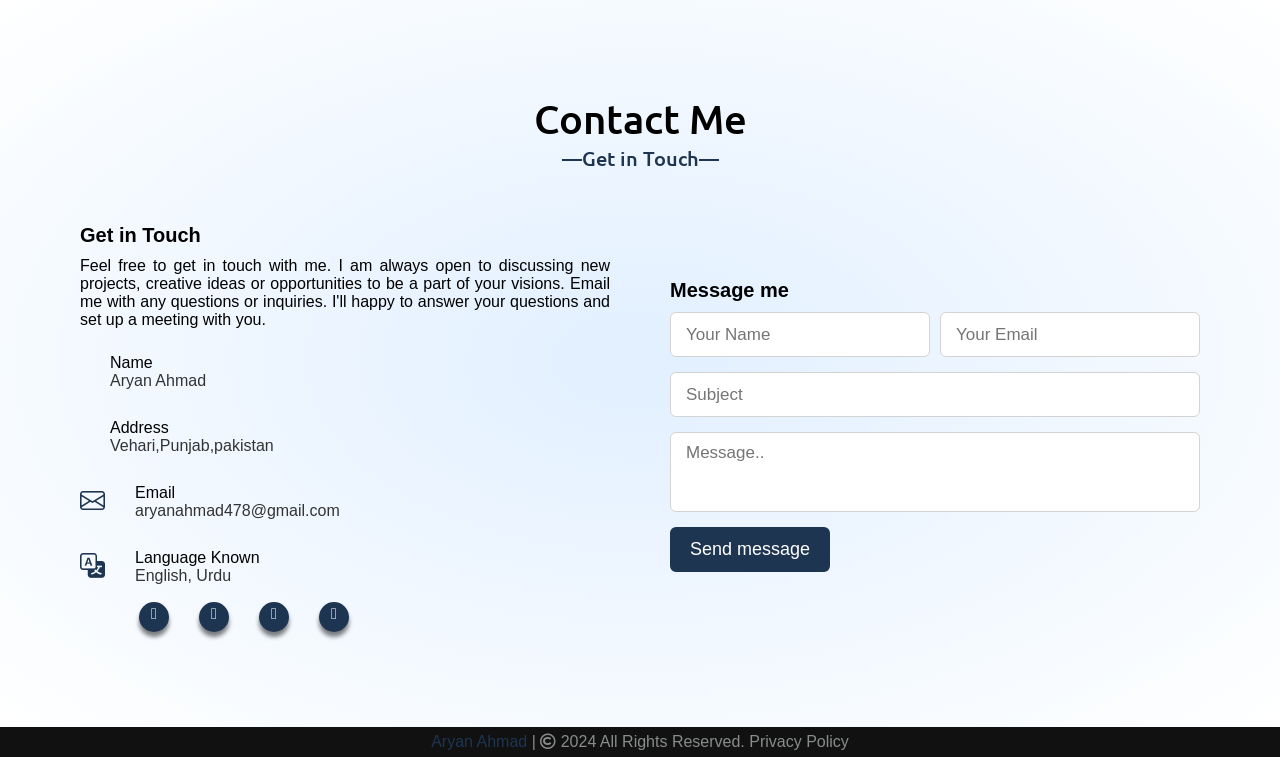
==== commit 7f7e333f: "Update index.html" ====
--- a/index.html
+++ b/index.html
@@ -1,7 +1,7 @@
 <!DOCTYPE html>
 <html lang="en">
   <head>
-    <title>Portfolio Landing Page</title>
+    <title>Portfolio Aryan</title>
     <meta charset="UTF-8" />
     <meta name="viewport" content="width=device-width" />
     <link rel="icon" href="logo.png" type="image/x-icon">
@@ -189,44 +189,44 @@
           <div class="carousel owl-carousel">
             <div class="card">
               <div class="box">
-                <img src="https://source.unsplash.com/720x600/?shopping" alt="">
+                <img src="https://unsplash.com/photos/single-cell-thunderstorm-JG_HfydoNqY" alt="">
                 <div class="text">Weather Website</div>
-                <p>Project Details:- Developed a weather forecast website using HTML, CSS, and JavaScript integrated with a public weather API.Implemented dynamic search functionality to display real-time weather conditions for any location.
-                  .</p>
+                <p>#Project Details:- Developed a weather forecast website using HTML, CSS, and JavaScript integrated with a public weather API.</p>
               </div>
             </div>
             <div class="card">
               <div class="box">
                 <img src="https://source.unsplash.com/720x600/?portfolio" alt="">
                 <div class="text">Portfolio</div>
-                <p>Project Details:- Built a personal portfolio showcasing web development projects and skills using WordPress and custom HTML/CSS.
-                  Ensured mobile responsiveness and optimized loading speed.
-                  .</p>
-              </div>
-            </div>
-           
+                <p>#Project Details:-Built a personal portfolio showcasing web development projects and skills using WordPress and custom HTML/CSS.</p>
+              </div>
+            </div>
+            <div class="card">
+              <div class="box">
+                <img src="https://source.unsplash.com/720x600/?blog" alt="">
+                <div class="text">Conference Management System</div>
+                <p>#Project Details:- Designed and developed a fully functional Conference Management System using HTML, CSS, JavaScript, PHP, and SQL.</p>
+              </div>
             </div>
             <div class="card">
               <div class="box">
                 <img src="https://source.unsplash.com/720x600/?messanger" alt="">
-                <div class="text">Conference Management System</div>
-                <p>Project Details:- Designed and developed a fully functional Conference Management System using HTML, CSS, JavaScript, PHP, and SQL.Ensured mobile responsiveness and optimized loading speed.
-                  .</p>
+                <div class="text">Currency Converter</div>
+                <p>#Project Details:- Created a currency conversion web application using HTML, CSS, and JavaScript.</p>
               </div>
             </div>
             <div class="card">
               <div class="box">
                 <img src="https://source.unsplash.com/720x600/?app-clone" alt="">
-                <div class="text">Currency Converter
-                </div>
-                <p>Project Details:- Created a currency conversion web application using HTML, CSS, and JavaScript.Integrated a public currency exchange rate API for real-time conversion rates..</p>
+                <div class="text">Travel Website</div>
+                <p>#Project Details:- Developed a travel information and booking platform using HTML, CSS, and JavaScript.</p>
               </div>
             </div>
             <div class="card">
               <div class="box">
                 <img src="https://source.unsplash.com/720x600/?code,demo" alt="">
-                <div class="text">Demo</div>
-                <p>Project Details:- Developed a travel information and booking platform using HTML, CSS, and JavaScript. Included features such as destination search, booking options, and travel guides..</p>
+                <div class="text">Travel Website</div>
+                <p>#Project Details:- Lorem ipsum dolor sit amet consectetur adipisicing elit.</p>
               </div>
             </div>
           </div>
